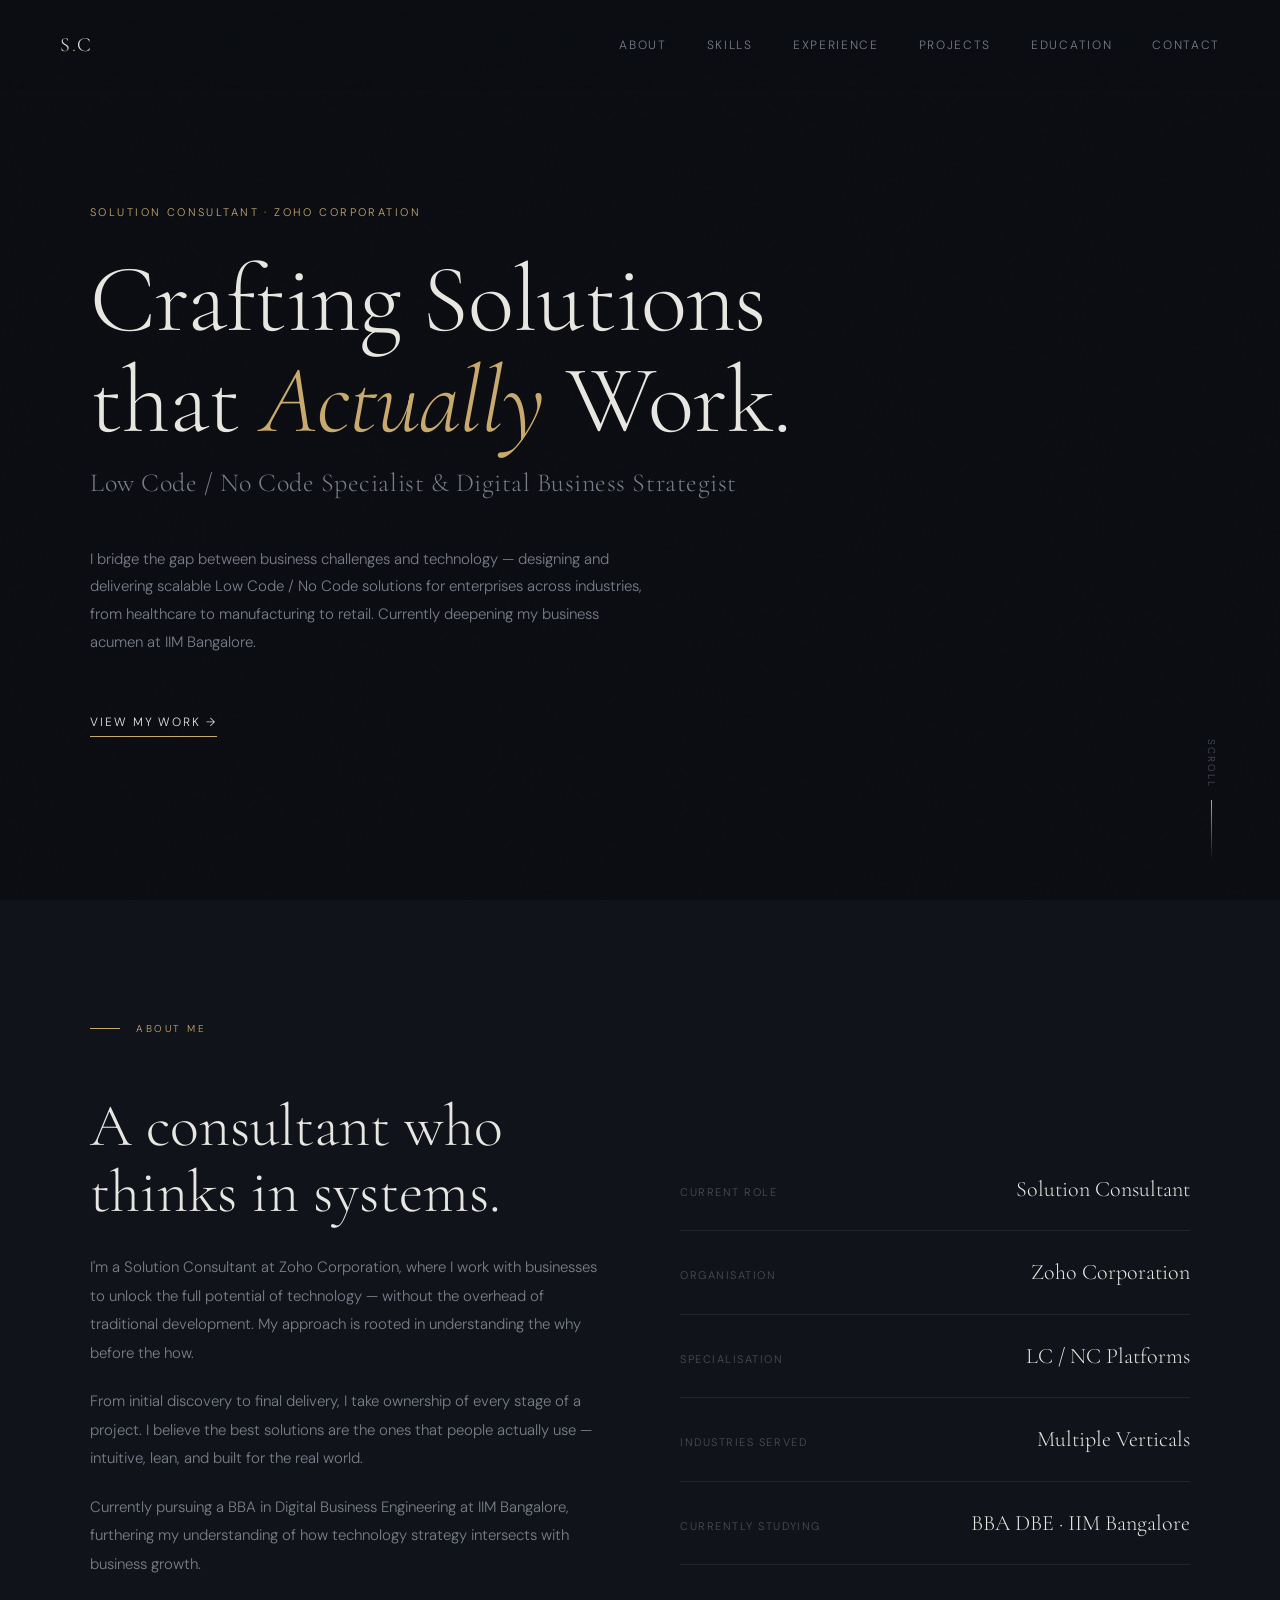
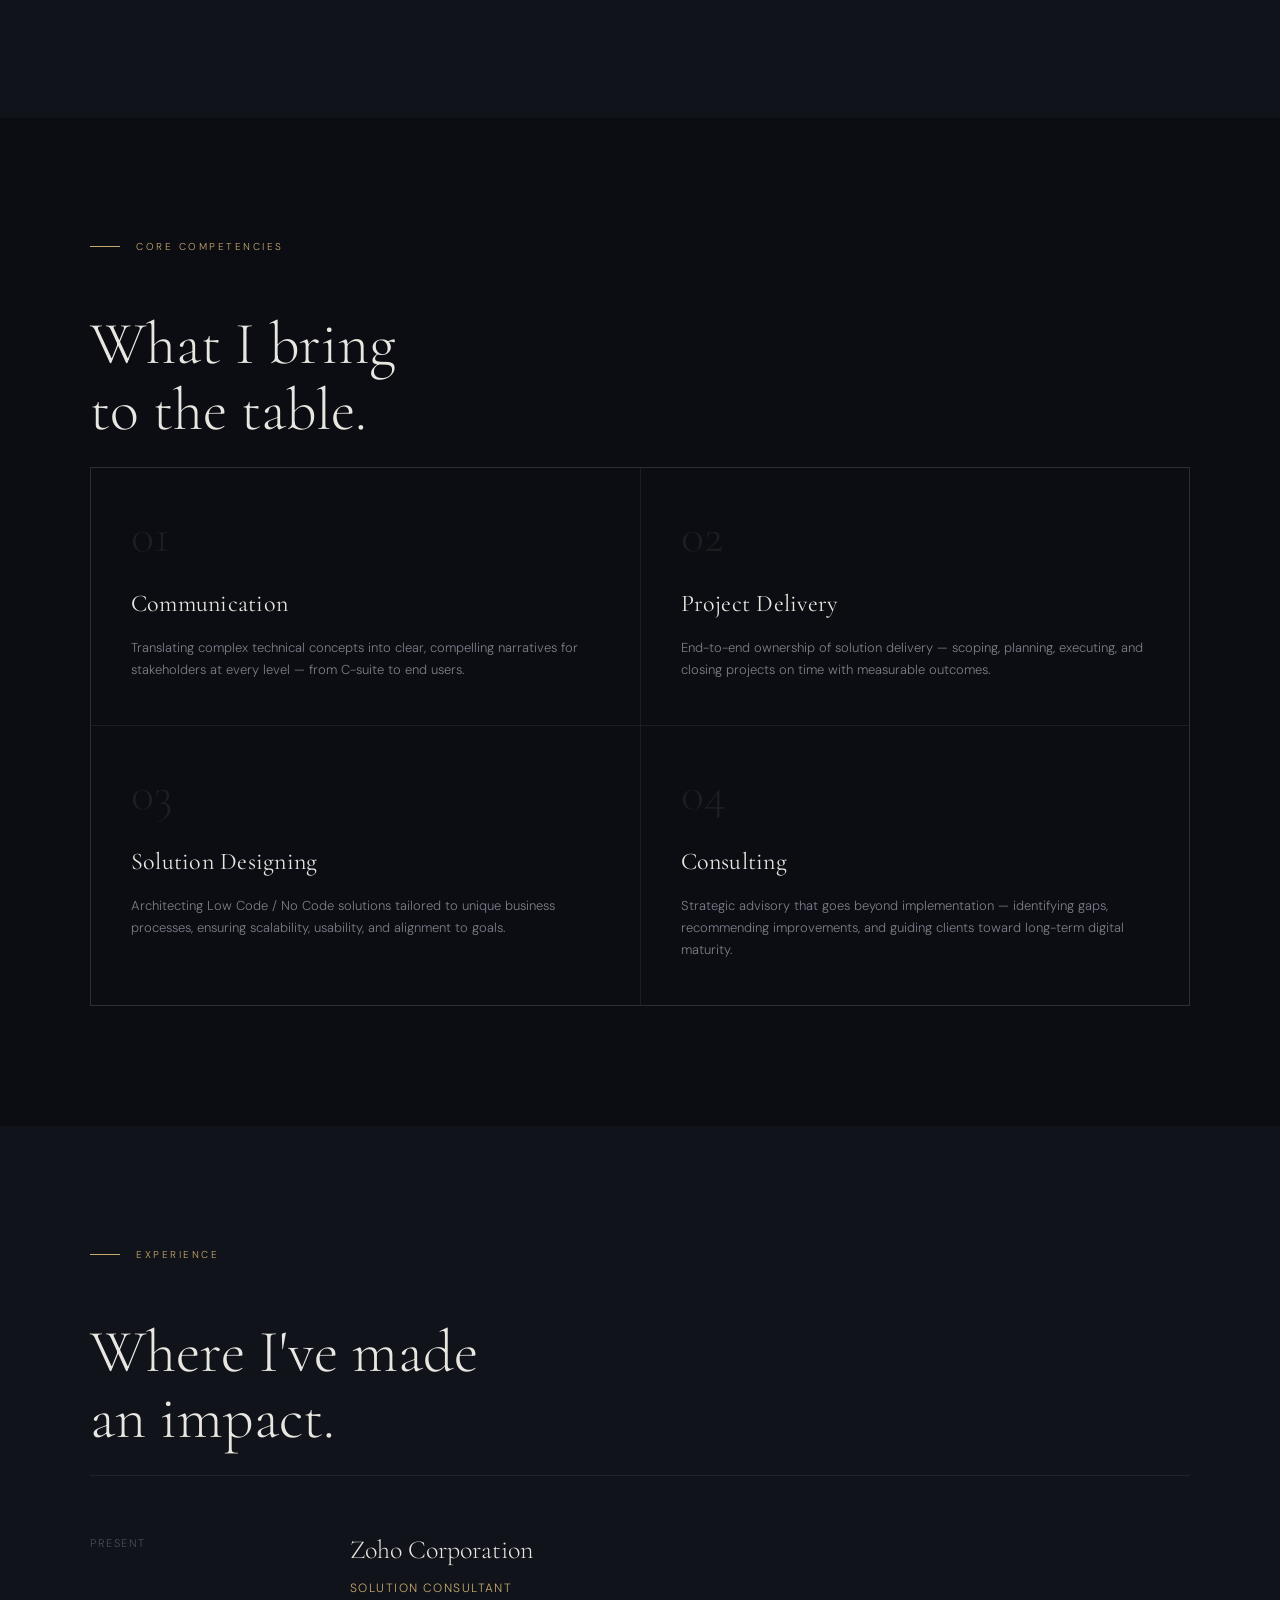
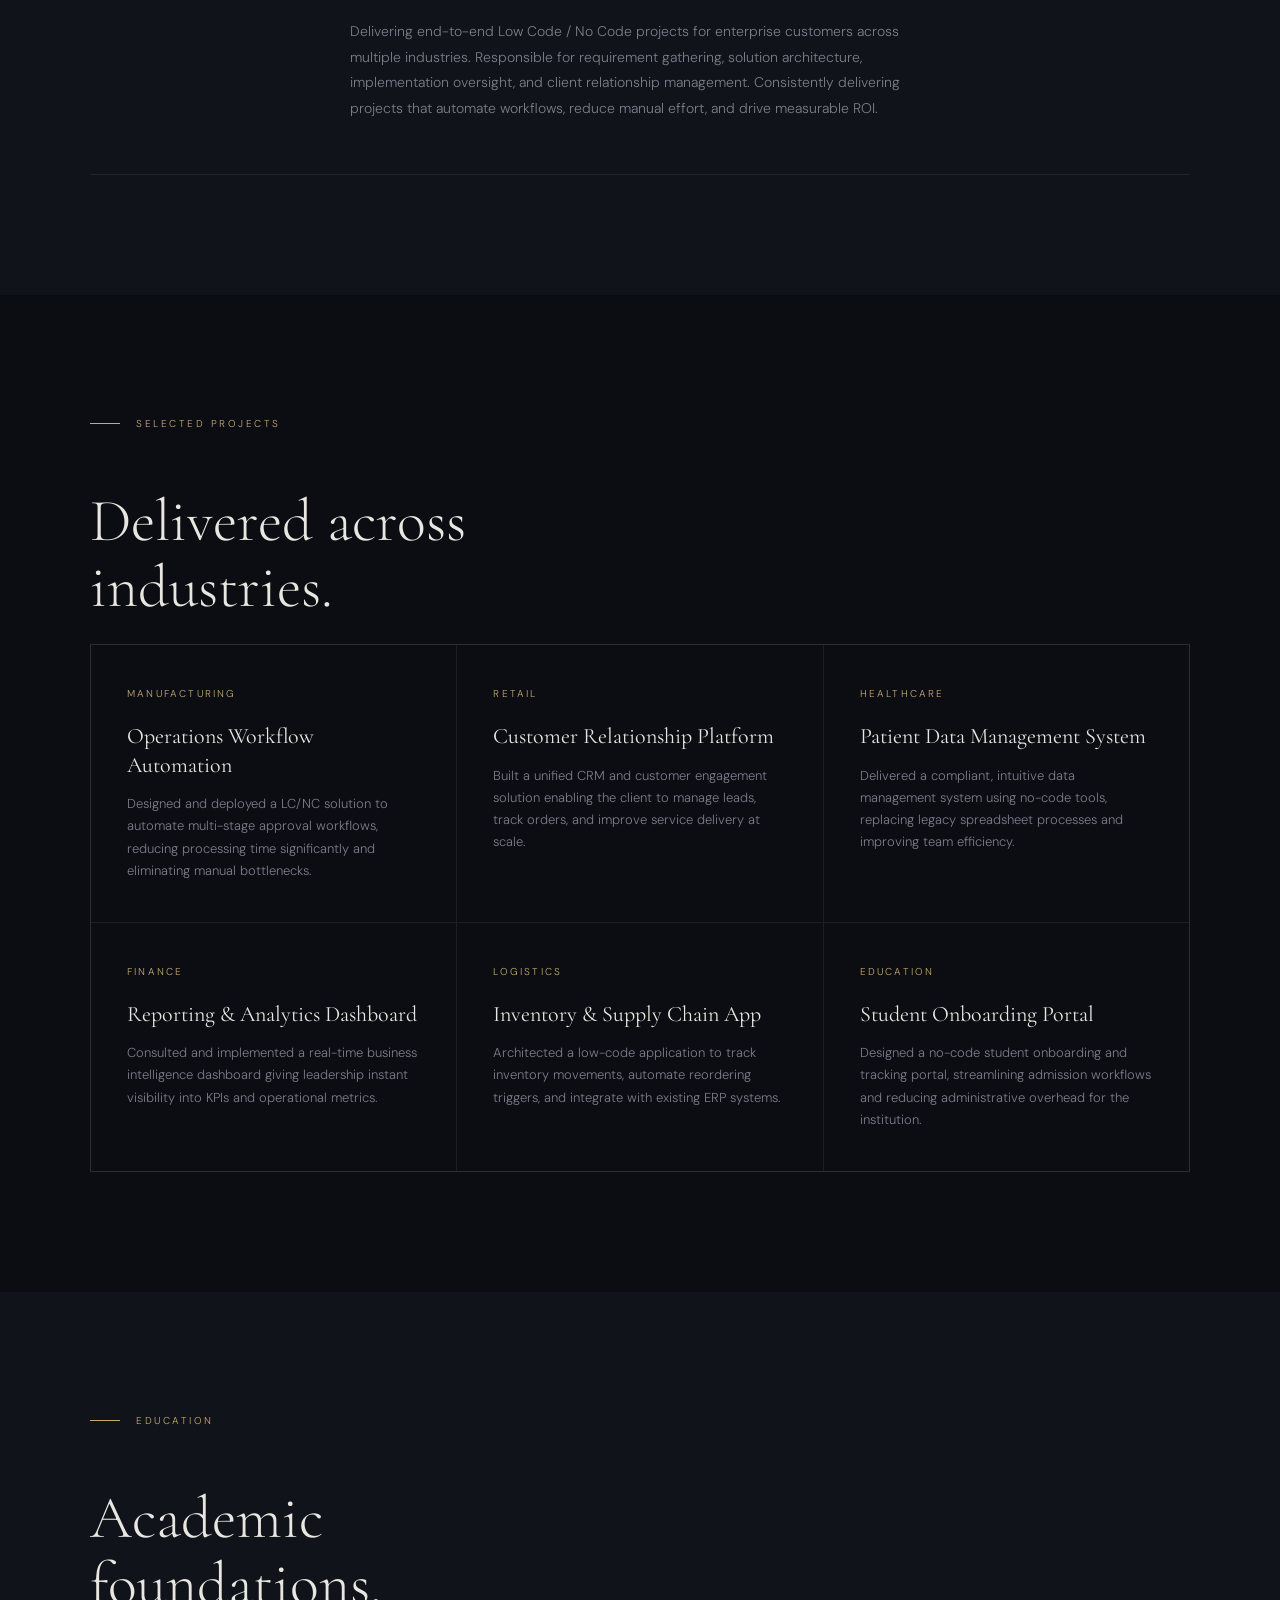
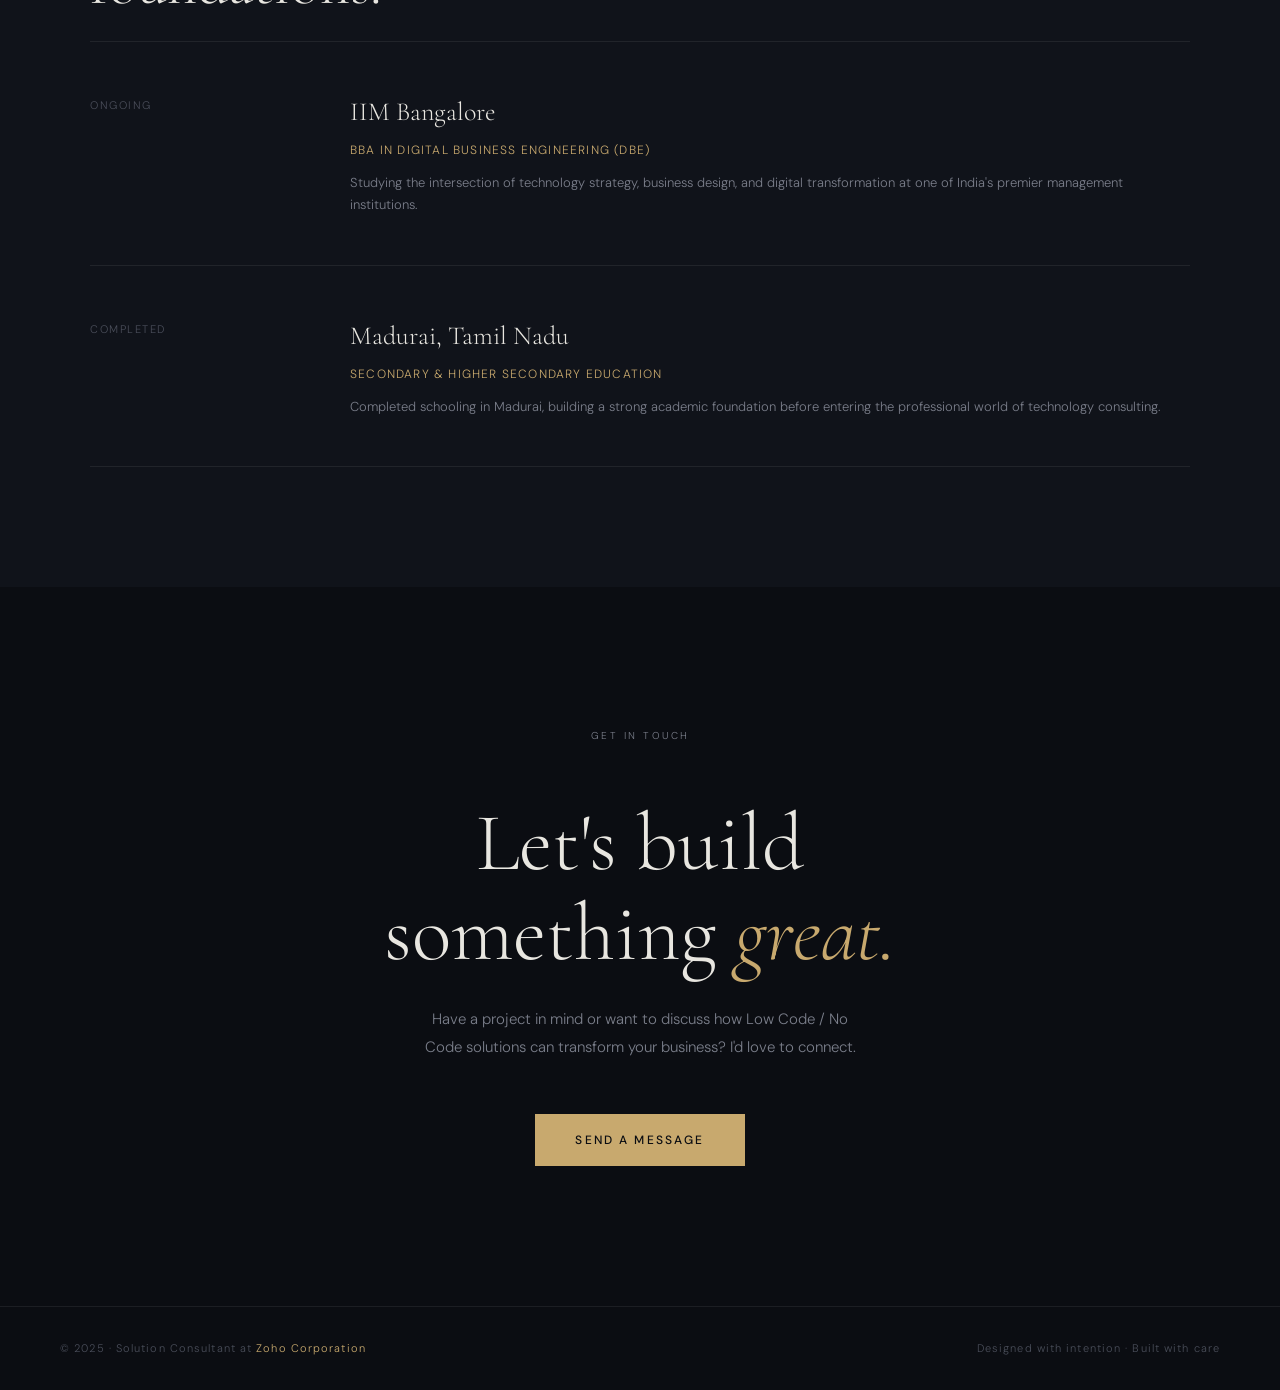
==== index.html @ da4975c3 "Add files via upload" ====
<!DOCTYPE html>
<html lang="en">
<head>
  <meta charset="UTF-8" />
  <meta name="viewport" content="width=device-width, initial-scale=1.0"/>
  <title>Portfolio — Solution Consultant</title>
  <link href="https://fonts.googleapis.com/css2?family=Cormorant+Garamond:ital,wght@0,300;0,400;0,600;1,300;1,400&family=DM+Sans:wght@300;400;500&display=swap" rel="stylesheet"/>
  <link rel="stylesheet" href="style.css"/>
</head>
<body>

  <!-- NAV -->
  <nav>
    <a href="#hero" class="nav-logo">S<span>.</span>C</a>
    <ul class="nav-links">
      <li><a href="#about">About</a></li>
      <li><a href="#skills">Skills</a></li>
      <li><a href="#experience">Experience</a></li>
      <li><a href="#projects">Projects</a></li>
      <li><a href="#education">Education</a></li>
      <li><a href="#contact">Contact</a></li>
    </ul>
  </nav>

  <!-- HERO -->
  <section id="hero">
    <div class="hero-inner">
      <p class="hero-label">Solution Consultant · Zoho Corporation</p>
      <h1 class="hero-name">Crafting Solutions<br>that <em>Actually</em> Work.</h1>
      <p class="hero-title">Low Code / No Code Specialist &amp; Digital Business Strategist</p>
      <p class="hero-about">
        I bridge the gap between business challenges and technology — designing and delivering
        scalable Low Code / No Code solutions for enterprises across industries, from healthcare
        to manufacturing to retail. Currently deepening my business acumen at IIM Bangalore.
      </p>
      <a href="#projects" class="hero-cta">View My Work →</a>
    </div>
    <p class="hero-scroll">Scroll</p>
  </section>

  <!-- ABOUT -->
  <section id="about">
    <div class="section-inner">
      <p class="section-tag reveal">About Me</p>
      <div class="about-grid">
        <div class="about-left reveal">
          <h2 class="section-heading">A consultant who thinks in systems.</h2>
          <p class="about-text">
            I'm a Solution Consultant at Zoho Corporation, where I work with businesses to unlock
            the full potential of technology — without the overhead of traditional development.
            My approach is rooted in understanding the why before the how.
          </p>
          <p class="about-text">
            From initial discovery to final delivery, I take ownership of every stage of a project.
            I believe the best solutions are the ones that people actually use — intuitive, lean,
            and built for the real world.
          </p>
          <p class="about-text">
            Currently pursuing a BBA in Digital Business Engineering at IIM Bangalore, furthering
            my understanding of how technology strategy intersects with business growth.
          </p>
        </div>
        <div class="about-stats reveal">
          <div class="stat-item">
            <span class="stat-label">Current Role</span>
            <span class="stat-value">Solution Consultant</span>
          </div>
          <div class="stat-item">
            <span class="stat-label">Organisation</span>
            <span class="stat-value">Zoho Corporation</span>
          </div>
          <div class="stat-item">
            <span class="stat-label">Specialisation</span>
            <span class="stat-value">LC / NC Platforms</span>
          </div>
          <div class="stat-item">
            <span class="stat-label">Industries Served</span>
            <span class="stat-value">Multiple Verticals</span>
          </div>
          <div class="stat-item">
            <span class="stat-label">Currently Studying</span>
            <span class="stat-value">BBA DBE · IIM Bangalore</span>
          </div>
        </div>
      </div>
    </div>
  </section>

  <!-- SKILLS -->
  <section id="skills">
    <div class="section-inner">
      <p class="section-tag reveal">Core Competencies</p>
      <h2 class="section-heading reveal">What I bring<br>to the table.</h2>
      <div class="skills-grid reveal">
        <div class="skill-card">
          <div class="skill-number">01</div>
          <div class="skill-name">Communication</div>
          <p class="skill-desc">Translating complex technical concepts into clear, compelling narratives for stakeholders at every level — from C-suite to end users.</p>
        </div>
        <div class="skill-card">
          <div class="skill-number">02</div>
          <div class="skill-name">Project Delivery</div>
          <p class="skill-desc">End-to-end ownership of solution delivery — scoping, planning, executing, and closing projects on time with measurable outcomes.</p>
        </div>
        <div class="skill-card">
          <div class="skill-number">03</div>
          <div class="skill-name">Solution Designing</div>
          <p class="skill-desc">Architecting Low Code / No Code solutions tailored to unique business processes, ensuring scalability, usability, and alignment to goals.</p>
        </div>
        <div class="skill-card">
          <div class="skill-number">04</div>
          <div class="skill-name">Consulting</div>
          <p class="skill-desc">Strategic advisory that goes beyond implementation — identifying gaps, recommending improvements, and guiding clients toward long-term digital maturity.</p>
        </div>
      </div>
    </div>
  </section>

  <!-- EXPERIENCE -->
  <section id="experience">
    <div class="section-inner">
      <p class="section-tag reveal">Experience</p>
      <h2 class="section-heading reveal">Where I've made<br>an impact.</h2>
      <div class="exp-item reveal">
        <div class="exp-period">Present</div>
        <div>
          <div class="exp-company">Zoho Corporation</div>
          <div class="exp-role">Solution Consultant</div>
          <p class="exp-desc">
            Delivering end-to-end Low Code / No Code projects for enterprise customers across
            multiple industries. Responsible for requirement gathering, solution architecture,
            implementation oversight, and client relationship management. Consistently delivering
            projects that automate workflows, reduce manual effort, and drive measurable ROI.
          </p>
        </div>
      </div>
    </div>
  </section>

  <!-- PROJECTS -->
  <section id="projects">
    <div class="section-inner">
      <p class="section-tag reveal">Selected Projects</p>
      <h2 class="section-heading reveal">Delivered across<br>industries.</h2>
      <div class="projects-grid reveal">
        <div class="project-card">
          <div class="project-industry">Manufacturing</div>
          <div class="project-title">Operations Workflow Automation</div>
          <p class="project-desc">Designed and deployed a LC/NC solution to automate multi-stage approval workflows, reducing processing time significantly and eliminating manual bottlenecks.</p>
        </div>
        <div class="project-card">
          <div class="project-industry">Retail</div>
          <div class="project-title">Customer Relationship Platform</div>
          <p class="project-desc">Built a unified CRM and customer engagement solution enabling the client to manage leads, track orders, and improve service delivery at scale.</p>
        </div>
        <div class="project-card">
          <div class="project-industry">Healthcare</div>
          <div class="project-title">Patient Data Management System</div>
          <p class="project-desc">Delivered a compliant, intuitive data management system using no-code tools, replacing legacy spreadsheet processes and improving team efficiency.</p>
        </div>
        <div class="project-card">
          <div class="project-industry">Finance</div>
          <div class="project-title">Reporting &amp; Analytics Dashboard</div>
          <p class="project-desc">Consulted and implemented a real-time business intelligence dashboard giving leadership instant visibility into KPIs and operational metrics.</p>
        </div>
        <div class="project-card">
          <div class="project-industry">Logistics</div>
          <div class="project-title">Inventory &amp; Supply Chain App</div>
          <p class="project-desc">Architected a low-code application to track inventory movements, automate reordering triggers, and integrate with existing ERP systems.</p>
        </div>
        <div class="project-card">
          <div class="project-industry">Education</div>
          <div class="project-title">Student Onboarding Portal</div>
          <p class="project-desc">Designed a no-code student onboarding and tracking portal, streamlining admission workflows and reducing administrative overhead for the institution.</p>
        </div>
      </div>
    </div>
  </section>

  <!-- EDUCATION -->
  <section id="education">
    <div class="section-inner">
      <p class="section-tag reveal">Education</p>
      <h2 class="section-heading reveal">Academic<br>foundations.</h2>
      <div class="edu-list">
        <div class="edu-item reveal">
          <div class="edu-year">Ongoing</div>
          <div>
            <div class="edu-institution">IIM Bangalore</div>
            <div class="edu-degree">BBA in Digital Business Engineering (DBE)</div>
            <p class="edu-detail">Studying the intersection of technology strategy, business design, and digital transformation at one of India's premier management institutions.</p>
          </div>
        </div>
        <div class="edu-item reveal">
          <div class="edu-year">Completed</div>
          <div>
            <div class="edu-institution">Madurai, Tamil Nadu</div>
            <div class="edu-degree">Secondary &amp; Higher Secondary Education</div>
            <p class="edu-detail">Completed schooling in Madurai, building a strong academic foundation before entering the professional world of technology consulting.</p>
          </div>
        </div>
      </div>
    </div>
  </section>

  <!-- CONTACT -->
  <section id="contact">
    <div class="section-inner">
      <p class="section-tag reveal">Get In Touch</p>
      <h2 class="section-heading reveal">Let's build<br>something <em style="font-style:italic;color:var(--accent)">great.</em></h2>
      <p class="reveal">Have a project in mind or want to discuss how Low Code / No Code solutions can transform your business? I'd love to connect.</p>
      <a href="mailto:hello@example.com" class="contact-link reveal">Send a Message</a>
    </div>
  </section>

  <!-- FOOTER -->
  <footer>
    <p>© 2025 · Solution Consultant at <span>Zoho Corporation</span></p>
    <p>Designed with intention · Built with care</p>
  </footer>

  <script>
    // Scroll reveal
    const reveals = document.querySelectorAll('.reveal');
    const observer = new IntersectionObserver((entries) => {
      entries.forEach((entry) => {
        if (entry.isIntersecting) {
          setTimeout(() => {
            entry.target.classList.add('visible');
          }, 100);
          observer.unobserve(entry.target);
        }
      });
    }, { threshold: 0.1 });

    reveals.forEach(el => observer.observe(el));

    // Stagger children in grids
    document.querySelectorAll('.skills-grid, .projects-grid').forEach(grid => {
      const children = grid.querySelectorAll('.skill-card, .project-card');
      children.forEach((child, i) => {
        child.style.transitionDelay = `${i * 80}ms`;
      });
    });
  </script>

</body>
</html>
---- style.css ----
/* ── RESET ── */
*, *::before, *::after { margin: 0; padding: 0; box-sizing: border-box; }

/* ── VARIABLES ── */
:root {
  --bg: #0b0d12;
  --bg2: #10131a;
  --surface: #161b26;
  --border: rgba(255,255,255,0.07);
  --accent: #c8a96e;
  --accent-soft: rgba(200,169,110,0.12);
  --text: #e8e6e0;
  --text-muted: #7a7e8a;
  --text-dim: #4a4e5a;
}

html { scroll-behavior: smooth; }

body {
  background: var(--bg);
  color: var(--text);
  font-family: 'DM Sans', sans-serif;
  font-weight: 300;
  font-size: 15px;
  line-height: 1.7;
  overflow-x: hidden;
}

/* ── NOISE TEXTURE ── */
body::before {
  content: '';
  position: fixed;
  inset: 0;
  background-image: url("data:image/svg+xml,%3Csvg viewBox='0 0 256 256' xmlns='http://www.w3.org/2000/svg'%3E%3Cfilter id='noise'%3E%3CfeTurbulence type='fractalNoise' baseFrequency='0.9' numOctaves='4' stitchTiles='stitch'/%3E%3C/filter%3E%3Crect width='100%25' height='100%25' filter='url(%23noise)' opacity='0.03'/%3E%3C/svg%3E");
  pointer-events: none;
  z-index: 0;
  opacity: 0.4;
}

/* ── NAV ── */
nav {
  position: fixed;
  top: 0; left: 0; right: 0;
  z-index: 100;
  display: flex;
  justify-content: space-between;
  align-items: center;
  padding: 28px 60px;
  background: linear-gradient(to bottom, rgba(11,13,18,0.95), transparent);
  backdrop-filter: blur(2px);
}

.nav-logo {
  font-family: 'Cormorant Garamond', serif;
  font-size: 20px;
  font-weight: 300;
  letter-spacing: 0.08em;
  color: var(--text);
  text-decoration: none;
}

.nav-logo span { color: var(--accent); }

.nav-links {
  display: flex;
  gap: 40px;
  list-style: none;
}

.nav-links a {
  color: var(--text-muted);
  text-decoration: none;
  font-size: 12px;
  letter-spacing: 0.14em;
  text-transform: uppercase;
  transition: color 0.3s;
}

.nav-links a:hover { color: var(--accent); }

/* ── HERO ── */
#hero {
  min-height: 100vh;
  display: flex;
  align-items: center;
  padding: 120px 60px 80px;
  position: relative;
}

.hero-inner {
  max-width: 1100px;
  margin: 0 auto;
  width: 100%;
}

.hero-label {
  font-size: 11px;
  letter-spacing: 0.22em;
  text-transform: uppercase;
  color: var(--accent);
  margin-bottom: 28px;
  opacity: 0;
  animation: fadeUp 0.8s ease 0.2s forwards;
}

.hero-name {
  font-family: 'Cormorant Garamond', serif;
  font-size: clamp(52px, 8vw, 96px);
  font-weight: 300;
  line-height: 1.05;
  letter-spacing: -0.01em;
  margin-bottom: 10px;
  opacity: 0;
  animation: fadeUp 0.9s ease 0.35s forwards;
}

.hero-name em {
  font-style: italic;
  color: var(--accent);
}

.hero-title {
  font-family: 'Cormorant Garamond', serif;
  font-size: clamp(18px, 2.5vw, 26px);
  font-weight: 300;
  color: var(--text-muted);
  margin-bottom: 40px;
  letter-spacing: 0.02em;
  opacity: 0;
  animation: fadeUp 0.9s ease 0.5s forwards;
}

.hero-about {
  max-width: 560px;
  font-size: 15px;
  color: var(--text-muted);
  line-height: 1.85;
  margin-bottom: 52px;
  opacity: 0;
  animation: fadeUp 0.9s ease 0.65s forwards;
}

.hero-cta {
  display: inline-flex;
  align-items: center;
  gap: 12px;
  color: var(--text);
  text-decoration: none;
  font-size: 12px;
  letter-spacing: 0.16em;
  text-transform: uppercase;
  border-bottom: 1px solid var(--accent);
  padding-bottom: 4px;
  transition: color 0.3s, gap 0.3s;
  opacity: 0;
  animation: fadeUp 0.9s ease 0.8s forwards;
}

.hero-cta:hover { color: var(--accent); gap: 18px; }

.hero-scroll {
  position: absolute;
  bottom: 40px;
  right: 60px;
  writing-mode: vertical-rl;
  font-size: 10px;
  letter-spacing: 0.2em;
  text-transform: uppercase;
  color: var(--text-dim);
  display: flex;
  align-items: center;
  gap: 12px;
  opacity: 0;
  animation: fadeIn 1s ease 1.2s forwards;
}

.hero-scroll::after {
  content: '';
  display: block;
  width: 1px;
  height: 60px;
  background: linear-gradient(to bottom, var(--accent), transparent);
}

/* ── SECTIONS ── */
section {
  padding: 120px 60px;
  position: relative;
}

.section-inner {
  max-width: 1100px;
  margin: 0 auto;
}

.section-tag {
  font-size: 10px;
  letter-spacing: 0.25em;
  text-transform: uppercase;
  color: var(--accent);
  margin-bottom: 56px;
  display: flex;
  align-items: center;
  gap: 16px;
}

.section-tag::before {
  content: '';
  width: 30px;
  height: 1px;
  background: var(--accent);
}

.section-heading {
  font-family: 'Cormorant Garamond', serif;
  font-size: clamp(36px, 5vw, 60px);
  font-weight: 300;
  line-height: 1.1;
  margin-bottom: 24px;
}

/* ── ABOUT ── */
#about { background: var(--bg2); }

.about-grid {
  display: grid;
  grid-template-columns: 1fr 1fr;
  gap: 80px;
  align-items: start;
}

.about-left .section-heading { margin-bottom: 28px; }

.about-text {
  color: var(--text-muted);
  line-height: 1.9;
  margin-bottom: 20px;
  font-size: 15px;
}

.about-stats {
  display: flex;
  flex-direction: column;
  gap: 1px;
  margin-top: 56px;
}

.stat-item {
  display: flex;
  justify-content: space-between;
  align-items: baseline;
  padding: 22px 0;
  border-bottom: 1px solid var(--border);
}

.stat-label {
  font-size: 11px;
  letter-spacing: 0.14em;
  text-transform: uppercase;
  color: var(--text-dim);
}

.stat-value {
  font-family: 'Cormorant Garamond', serif;
  font-size: 22px;
  font-weight: 300;
  color: var(--text);
}

/* ── SKILLS ── */
#skills { background: var(--bg); }

.skills-grid {
  display: grid;
  grid-template-columns: repeat(2, 1fr);
  gap: 1px;
  background: var(--border);
  border: 1px solid var(--border);
  margin-top: 16px;
}

.skill-card {
  background: var(--bg);
  padding: 44px 40px;
  transition: background 0.4s;
  position: relative;
  overflow: hidden;
}

.skill-card::before {
  content: '';
  position: absolute;
  top: 0; left: 0;
  width: 2px;
  height: 0;
  background: var(--accent);
  transition: height 0.4s ease;
}

.skill-card:hover { background: var(--surface); }
.skill-card:hover::before { height: 100%; }

.skill-number {
  font-family: 'Cormorant Garamond', serif;
  font-size: 48px;
  font-weight: 300;
  color: var(--border);
  line-height: 1;
  margin-bottom: 24px;
  transition: color 0.4s;
}

.skill-card:hover .skill-number { color: var(--accent-soft); }

.skill-name {
  font-family: 'Cormorant Garamond', serif;
  font-size: 24px;
  font-weight: 400;
  margin-bottom: 12px;
  letter-spacing: 0.01em;
}

.skill-desc {
  font-size: 13px;
  color: var(--text-muted);
  line-height: 1.7;
}

/* ── EXPERIENCE ── */
#experience { background: var(--bg2); }

.exp-item {
  display: grid;
  grid-template-columns: 200px 1fr;
  gap: 60px;
  padding: 52px 0;
  border-bottom: 1px solid var(--border);
}

.exp-item:first-of-type { border-top: 1px solid var(--border); }

.exp-period {
  font-size: 11px;
  letter-spacing: 0.14em;
  text-transform: uppercase;
  color: var(--text-dim);
  padding-top: 6px;
}

.exp-company {
  font-family: 'Cormorant Garamond', serif;
  font-size: 26px;
  font-weight: 300;
  margin-bottom: 6px;
}

.exp-role {
  font-size: 12px;
  letter-spacing: 0.12em;
  text-transform: uppercase;
  color: var(--accent);
  margin-bottom: 20px;
}

.exp-desc {
  font-size: 14px;
  color: var(--text-muted);
  line-height: 1.85;
  max-width: 560px;
}

/* ── PROJECTS ── */
#projects { background: var(--bg); }

.projects-grid {
  display: grid;
  grid-template-columns: repeat(3, 1fr);
  gap: 1px;
  background: var(--border);
  border: 1px solid var(--border);
  margin-top: 16px;
}

.project-card {
  background: var(--bg);
  padding: 40px 36px;
  transition: background 0.35s;
  cursor: default;
}

.project-card:hover { background: var(--surface); }

.project-industry {
  font-size: 10px;
  letter-spacing: 0.22em;
  text-transform: uppercase;
  color: var(--accent);
  margin-bottom: 20px;
}

.project-title {
  font-family: 'Cormorant Garamond', serif;
  font-size: 22px;
  font-weight: 400;
  margin-bottom: 14px;
  line-height: 1.3;
}

.project-desc {
  font-size: 13px;
  color: var(--text-muted);
  line-height: 1.7;
}

/* ── EDUCATION ── */
#education { background: var(--bg2); }

.edu-list { margin-top: 8px; }

.edu-item {
  display: grid;
  grid-template-columns: 200px 1fr;
  gap: 60px;
  padding: 48px 0;
  border-bottom: 1px solid var(--border);
}

.edu-item:first-of-type { border-top: 1px solid var(--border); }

.edu-year {
  font-size: 11px;
  letter-spacing: 0.14em;
  text-transform: uppercase;
  color: var(--text-dim);
  padding-top: 6px;
}

.edu-institution {
  font-family: 'Cormorant Garamond', serif;
  font-size: 26px;
  font-weight: 300;
  margin-bottom: 6px;
}

.edu-degree {
  font-size: 12px;
  letter-spacing: 0.1em;
  text-transform: uppercase;
  color: var(--accent);
  margin-bottom: 12px;
}

.edu-detail {
  font-size: 13px;
  color: var(--text-muted);
}

/* ── CONTACT ── */
#contact {
  background: var(--bg);
  text-align: center;
  padding: 140px 60px;
}

#contact .section-tag { justify-content: center; }
#contact .section-tag::before { display: none; }

#contact .section-heading {
  font-size: clamp(44px, 7vw, 82px);
  margin-bottom: 28px;
}

#contact p {
  color: var(--text-muted);
  max-width: 440px;
  margin: 0 auto 52px;
  line-height: 1.85;
}

.contact-link {
  display: inline-flex;
  align-items: center;
  gap: 10px;
  background: var(--accent);
  color: var(--bg);
  text-decoration: none;
  padding: 16px 40px;
  font-size: 12px;
  letter-spacing: 0.18em;
  text-transform: uppercase;
  font-weight: 500;
  transition: background 0.3s, color 0.3s;
}

.contact-link:hover { background: var(--text); }

/* ── FOOTER ── */
footer {
  padding: 32px 60px;
  border-top: 1px solid var(--border);
  display: flex;
  justify-content: space-between;
  align-items: center;
}

footer p {
  font-size: 11px;
  letter-spacing: 0.1em;
  color: var(--text-dim);
}

footer span { color: var(--accent); }

/* ── ANIMATIONS ── */
@keyframes fadeUp {
  from { opacity: 0; transform: translateY(24px); }
  to   { opacity: 1; transform: translateY(0); }
}

@keyframes fadeIn {
  from { opacity: 0; }
  to   { opacity: 1; }
}

.reveal {
  opacity: 0;
  transform: translateY(30px);
  transition: opacity 0.8s ease, transform 0.8s ease;
}

.reveal.visible {
  opacity: 1;
  transform: translateY(0);
}

/* ── RESPONSIVE ── */
@media (max-width: 900px) {
  nav { padding: 24px 28px; }
  .nav-links { gap: 24px; }

  section, #hero { padding: 80px 28px; }
  #contact { padding: 100px 28px; }
  footer { padding: 28px; flex-direction: column; gap: 12px; text-align: center; }

  .about-grid { grid-template-columns: 1fr; gap: 48px; }
  .skills-grid { grid-template-columns: 1fr; }
  .projects-grid { grid-template-columns: 1fr; }
  .exp-item, .edu-item { grid-template-columns: 1fr; gap: 12px; }
  .hero-scroll { display: none; }
}
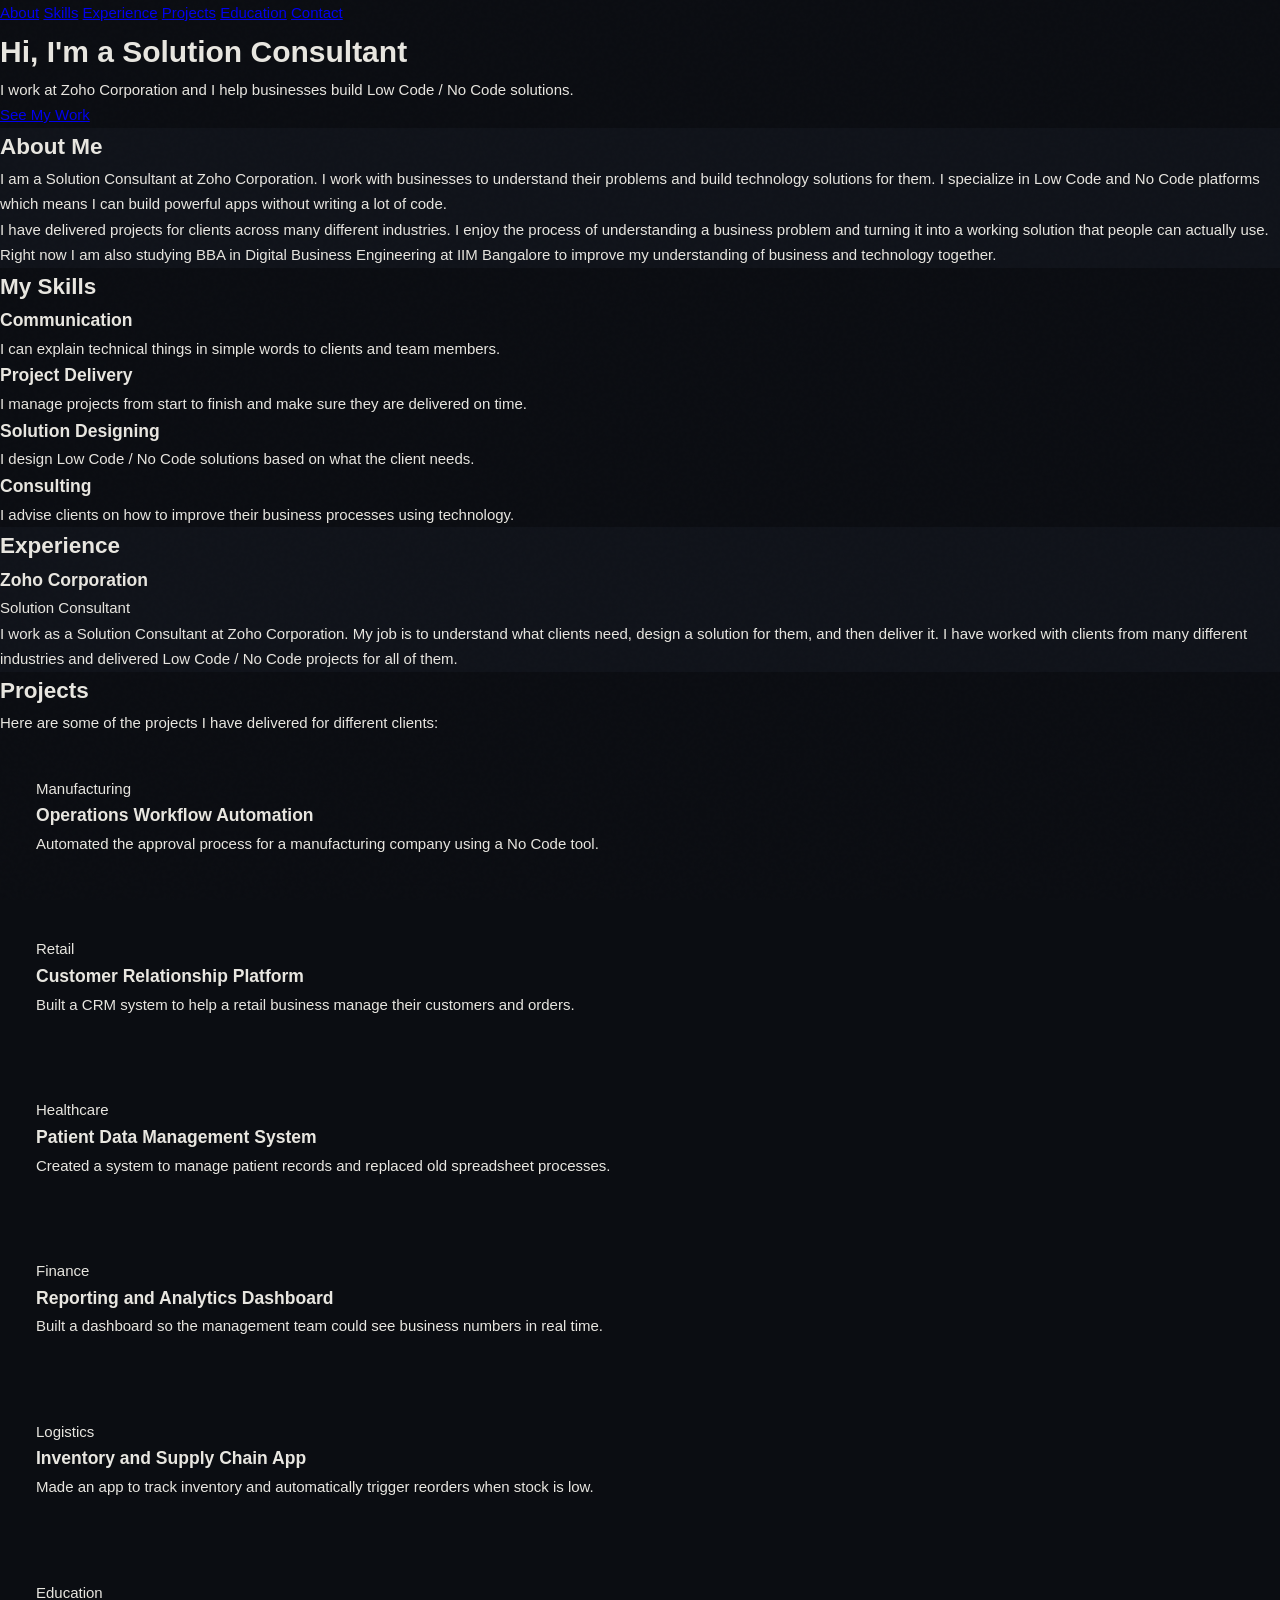
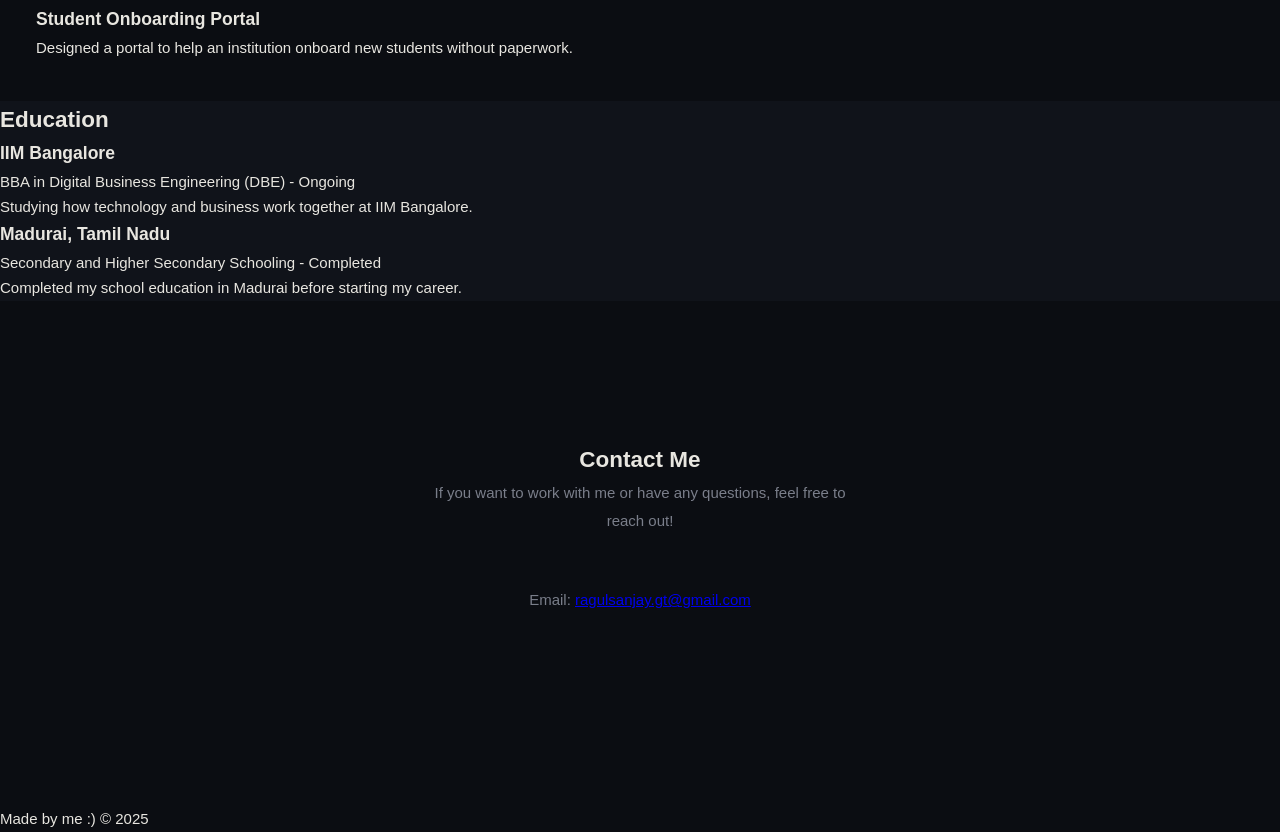
==== commit 4f524425: "changes" ====
--- a/index.html
+++ b/index.html
@@ -1,248 +1,169 @@
 <!DOCTYPE html>
 <html lang="en">
 <head>
-  <meta charset="UTF-8" />
-  <meta name="viewport" content="width=device-width, initial-scale=1.0"/>
-  <title>Portfolio — Solution Consultant</title>
-  <link href="https://fonts.googleapis.com/css2?family=Cormorant+Garamond:ital,wght@0,300;0,400;0,600;1,300;1,400&family=DM+Sans:wght@300;400;500&display=swap" rel="stylesheet"/>
-  <link rel="stylesheet" href="style.css"/>
+    <meta charset="UTF-8">
+    <meta name="viewport" content="width=device-width, initial-scale=1.0">
+    <title>My Portfolio</title>
+    <link rel="stylesheet" href="style.css">
 </head>
 <body>
 
-  <!-- NAV -->
-  <nav>
-    <a href="#hero" class="nav-logo">S<span>.</span>C</a>
-    <ul class="nav-links">
-      <li><a href="#about">About</a></li>
-      <li><a href="#skills">Skills</a></li>
-      <li><a href="#experience">Experience</a></li>
-      <li><a href="#projects">Projects</a></li>
-      <li><a href="#education">Education</a></li>
-      <li><a href="#contact">Contact</a></li>
-    </ul>
-  </nav>
+    <!-- navigation bar -->
+    <div class="navbar">
+        <a href="#about">About</a>
+        <a href="#skills">Skills</a>
+        <a href="#experience">Experience</a>
+        <a href="#projects">Projects</a>
+        <a href="#education">Education</a>
+        <a href="#contact">Contact</a>
+    </div>
 
-  <!-- HERO -->
-  <section id="hero">
-    <div class="hero-inner">
-      <p class="hero-label">Solution Consultant · Zoho Corporation</p>
-      <h1 class="hero-name">Crafting Solutions<br>that <em>Actually</em> Work.</h1>
-      <p class="hero-title">Low Code / No Code Specialist &amp; Digital Business Strategist</p>
-      <p class="hero-about">
-        I bridge the gap between business challenges and technology — designing and delivering
-        scalable Low Code / No Code solutions for enterprises across industries, from healthcare
-        to manufacturing to retail. Currently deepening my business acumen at IIM Bangalore.
-      </p>
-      <a href="#projects" class="hero-cta">View My Work →</a>
+    <!-- hero section -->
+    <div class="hero">
+        <h1>Hi, I'm a Solution Consultant</h1>
+        <p>I work at Zoho Corporation and I help businesses build Low Code / No Code solutions.</p>
+        <a href="#projects">See My Work</a>
     </div>
-    <p class="hero-scroll">Scroll</p>
-  </section>
 
-  <!-- ABOUT -->
-  <section id="about">
-    <div class="section-inner">
-      <p class="section-tag reveal">About Me</p>
-      <div class="about-grid">
-        <div class="about-left reveal">
-          <h2 class="section-heading">A consultant who thinks in systems.</h2>
-          <p class="about-text">
-            I'm a Solution Consultant at Zoho Corporation, where I work with businesses to unlock
-            the full potential of technology — without the overhead of traditional development.
-            My approach is rooted in understanding the why before the how.
-          </p>
-          <p class="about-text">
-            From initial discovery to final delivery, I take ownership of every stage of a project.
-            I believe the best solutions are the ones that people actually use — intuitive, lean,
-            and built for the real world.
-          </p>
-          <p class="about-text">
-            Currently pursuing a BBA in Digital Business Engineering at IIM Bangalore, furthering
-            my understanding of how technology strategy intersects with business growth.
-          </p>
+    <!-- about section -->
+    <div class="section" id="about">
+        <h2>About Me</h2>
+        <p>
+            I am a Solution Consultant at Zoho Corporation. I work with businesses to understand
+            their problems and build technology solutions for them. I specialize in Low Code and
+            No Code platforms which means I can build powerful apps without writing a lot of code.
+        </p>
+        <p>
+            I have delivered projects for clients across many different industries. I enjoy the
+            process of understanding a business problem and turning it into a working solution
+            that people can actually use.
+        </p>
+        <p>
+            Right now I am also studying BBA in Digital Business Engineering at IIM Bangalore
+            to improve my understanding of business and technology together.
+        </p>
+    </div>
+
+    <!-- skills section -->
+    <div class="section gray" id="skills">
+        <h2>My Skills</h2>
+        <div class="skills-box">
+
+            <div class="skill-item">
+                <h3>Communication</h3>
+                <p>I can explain technical things in simple words to clients and team members.</p>
+            </div>
+
+            <div class="skill-item">
+                <h3>Project Delivery</h3>
+                <p>I manage projects from start to finish and make sure they are delivered on time.</p>
+            </div>
+
+            <div class="skill-item">
+                <h3>Solution Designing</h3>
+                <p>I design Low Code / No Code solutions based on what the client needs.</p>
+            </div>
+
+            <div class="skill-item">
+                <h3>Consulting</h3>
+                <p>I advise clients on how to improve their business processes using technology.</p>
+            </div>
+
         </div>
-        <div class="about-stats reveal">
-          <div class="stat-item">
-            <span class="stat-label">Current Role</span>
-            <span class="stat-value">Solution Consultant</span>
-          </div>
-          <div class="stat-item">
-            <span class="stat-label">Organisation</span>
-            <span class="stat-value">Zoho Corporation</span>
-          </div>
-          <div class="stat-item">
-            <span class="stat-label">Specialisation</span>
-            <span class="stat-value">LC / NC Platforms</span>
-          </div>
-          <div class="stat-item">
-            <span class="stat-label">Industries Served</span>
-            <span class="stat-value">Multiple Verticals</span>
-          </div>
-          <div class="stat-item">
-            <span class="stat-label">Currently Studying</span>
-            <span class="stat-value">BBA DBE · IIM Bangalore</span>
-          </div>
+    </div>
+
+    <!-- experience section -->
+    <div class="section" id="experience">
+        <h2>Experience</h2>
+
+        <div class="exp-box">
+            <h3>Zoho Corporation</h3>
+            <p class="job-title">Solution Consultant</p>
+            <p>
+                I work as a Solution Consultant at Zoho Corporation. My job is to understand
+                what clients need, design a solution for them, and then deliver it. I have worked
+                with clients from many different industries and delivered Low Code / No Code
+                projects for all of them.
+            </p>
         </div>
-      </div>
+
     </div>
-  </section>
 
-  <!-- SKILLS -->
-  <section id="skills">
-    <div class="section-inner">
-      <p class="section-tag reveal">Core Competencies</p>
-      <h2 class="section-heading reveal">What I bring<br>to the table.</h2>
-      <div class="skills-grid reveal">
-        <div class="skill-card">
-          <div class="skill-number">01</div>
-          <div class="skill-name">Communication</div>
-          <p class="skill-desc">Translating complex technical concepts into clear, compelling narratives for stakeholders at every level — from C-suite to end users.</p>
+    <!-- projects section -->
+    <div class="section gray" id="projects">
+        <h2>Projects</h2>
+        <p>Here are some of the projects I have delivered for different clients:</p>
+
+        <div class="projects-box">
+
+            <div class="project-card">
+                <p class="industry">Manufacturing</p>
+                <h3>Operations Workflow Automation</h3>
+                <p>Automated the approval process for a manufacturing company using a No Code tool.</p>
+            </div>
+
+            <div class="project-card">
+                <p class="industry">Retail</p>
+                <h3>Customer Relationship Platform</h3>
+                <p>Built a CRM system to help a retail business manage their customers and orders.</p>
+            </div>
+
+            <div class="project-card">
+                <p class="industry">Healthcare</p>
+                <h3>Patient Data Management System</h3>
+                <p>Created a system to manage patient records and replaced old spreadsheet processes.</p>
+            </div>
+
+            <div class="project-card">
+                <p class="industry">Finance</p>
+                <h3>Reporting and Analytics Dashboard</h3>
+                <p>Built a dashboard so the management team could see business numbers in real time.</p>
+            </div>
+
+            <div class="project-card">
+                <p class="industry">Logistics</p>
+                <h3>Inventory and Supply Chain App</h3>
+                <p>Made an app to track inventory and automatically trigger reorders when stock is low.</p>
+            </div>
+
+            <div class="project-card">
+                <p class="industry">Education</p>
+                <h3>Student Onboarding Portal</h3>
+                <p>Designed a portal to help an institution onboard new students without paperwork.</p>
+            </div>
+
         </div>
-        <div class="skill-card">
-          <div class="skill-number">02</div>
-          <div class="skill-name">Project Delivery</div>
-          <p class="skill-desc">End-to-end ownership of solution delivery — scoping, planning, executing, and closing projects on time with measurable outcomes.</p>
+    </div>
+
+    <!-- education section -->
+    <div class="section" id="education">
+        <h2>Education</h2>
+
+        <div class="edu-box">
+            <h3>IIM Bangalore</h3>
+            <p class="degree">BBA in Digital Business Engineering (DBE) - Ongoing</p>
+            <p>Studying how technology and business work together at IIM Bangalore.</p>
         </div>
-        <div class="skill-card">
-          <div class="skill-number">03</div>
-          <div class="skill-name">Solution Designing</div>
-          <p class="skill-desc">Architecting Low Code / No Code solutions tailored to unique business processes, ensuring scalability, usability, and alignment to goals.</p>
+
+        <div class="edu-box">
+            <h3>Madurai, Tamil Nadu</h3>
+            <p class="degree">Secondary and Higher Secondary Schooling - Completed</p>
+            <p>Completed my school education in Madurai before starting my career.</p>
         </div>
-        <div class="skill-card">
-          <div class="skill-number">04</div>
-          <div class="skill-name">Consulting</div>
-          <p class="skill-desc">Strategic advisory that goes beyond implementation — identifying gaps, recommending improvements, and guiding clients toward long-term digital maturity.</p>
-        </div>
-      </div>
+
     </div>
-  </section>
 
-  <!-- EXPERIENCE -->
-  <section id="experience">
-    <div class="section-inner">
-      <p class="section-tag reveal">Experience</p>
-      <h2 class="section-heading reveal">Where I've made<br>an impact.</h2>
-      <div class="exp-item reveal">
-        <div class="exp-period">Present</div>
-        <div>
-          <div class="exp-company">Zoho Corporation</div>
-          <div class="exp-role">Solution Consultant</div>
-          <p class="exp-desc">
-            Delivering end-to-end Low Code / No Code projects for enterprise customers across
-            multiple industries. Responsible for requirement gathering, solution architecture,
-            implementation oversight, and client relationship management. Consistently delivering
-            projects that automate workflows, reduce manual effort, and drive measurable ROI.
-          </p>
-        </div>
-      </div>
+    <!-- contact section -->
+    <div class="section gray" id="contact">
+        <h2>Contact Me</h2>
+        <p>If you want to work with me or have any questions, feel free to reach out!</p>
+        <p>Email: <a href="mailto:ragulsanjay.gt@gmail.com">ragulsanjay.gt@gmail.com</a></p>
     </div>
-  </section>
 
-  <!-- PROJECTS -->
-  <section id="projects">
-    <div class="section-inner">
-      <p class="section-tag reveal">Selected Projects</p>
-      <h2 class="section-heading reveal">Delivered across<br>industries.</h2>
-      <div class="projects-grid reveal">
-        <div class="project-card">
-          <div class="project-industry">Manufacturing</div>
-          <div class="project-title">Operations Workflow Automation</div>
-          <p class="project-desc">Designed and deployed a LC/NC solution to automate multi-stage approval workflows, reducing processing time significantly and eliminating manual bottlenecks.</p>
-        </div>
-        <div class="project-card">
-          <div class="project-industry">Retail</div>
-          <div class="project-title">Customer Relationship Platform</div>
-          <p class="project-desc">Built a unified CRM and customer engagement solution enabling the client to manage leads, track orders, and improve service delivery at scale.</p>
-        </div>
-        <div class="project-card">
-          <div class="project-industry">Healthcare</div>
-          <div class="project-title">Patient Data Management System</div>
-          <p class="project-desc">Delivered a compliant, intuitive data management system using no-code tools, replacing legacy spreadsheet processes and improving team efficiency.</p>
-        </div>
-        <div class="project-card">
-          <div class="project-industry">Finance</div>
-          <div class="project-title">Reporting &amp; Analytics Dashboard</div>
-          <p class="project-desc">Consulted and implemented a real-time business intelligence dashboard giving leadership instant visibility into KPIs and operational metrics.</p>
-        </div>
-        <div class="project-card">
-          <div class="project-industry">Logistics</div>
-          <div class="project-title">Inventory &amp; Supply Chain App</div>
-          <p class="project-desc">Architected a low-code application to track inventory movements, automate reordering triggers, and integrate with existing ERP systems.</p>
-        </div>
-        <div class="project-card">
-          <div class="project-industry">Education</div>
-          <div class="project-title">Student Onboarding Portal</div>
-          <p class="project-desc">Designed a no-code student onboarding and tracking portal, streamlining admission workflows and reducing administrative overhead for the institution.</p>
-        </div>
-      </div>
+    <!-- footer -->
+    <div class="footer">
+        <p>Made by me :) &copy; 2025</p>
     </div>
-  </section>
-
-  <!-- EDUCATION -->
-  <section id="education">
-    <div class="section-inner">
-      <p class="section-tag reveal">Education</p>
-      <h2 class="section-heading reveal">Academic<br>foundations.</h2>
-      <div class="edu-list">
-        <div class="edu-item reveal">
-          <div class="edu-year">Ongoing</div>
-          <div>
-            <div class="edu-institution">IIM Bangalore</div>
-            <div class="edu-degree">BBA in Digital Business Engineering (DBE)</div>
-            <p class="edu-detail">Studying the intersection of technology strategy, business design, and digital transformation at one of India's premier management institutions.</p>
-          </div>
-        </div>
-        <div class="edu-item reveal">
-          <div class="edu-year">Completed</div>
-          <div>
-            <div class="edu-institution">Madurai, Tamil Nadu</div>
-            <div class="edu-degree">Secondary &amp; Higher Secondary Education</div>
-            <p class="edu-detail">Completed schooling in Madurai, building a strong academic foundation before entering the professional world of technology consulting.</p>
-          </div>
-        </div>
-      </div>
-    </div>
-  </section>
-
-  <!-- CONTACT -->
-  <section id="contact">
-    <div class="section-inner">
-      <p class="section-tag reveal">Get In Touch</p>
-      <h2 class="section-heading reveal">Let's build<br>something <em style="font-style:italic;color:var(--accent)">great.</em></h2>
-      <p class="reveal">Have a project in mind or want to discuss how Low Code / No Code solutions can transform your business? I'd love to connect.</p>
-      <a href="mailto:hello@example.com" class="contact-link reveal">Send a Message</a>
-    </div>
-  </section>
-
-  <!-- FOOTER -->
-  <footer>
-    <p>© 2025 · Solution Consultant at <span>Zoho Corporation</span></p>
-    <p>Designed with intention · Built with care</p>
-  </footer>
-
-  <script>
-    // Scroll reveal
-    const reveals = document.querySelectorAll('.reveal');
-    const observer = new IntersectionObserver((entries) => {
-      entries.forEach((entry) => {
-        if (entry.isIntersecting) {
-          setTimeout(() => {
-            entry.target.classList.add('visible');
-          }, 100);
-          observer.unobserve(entry.target);
-        }
-      });
-    }, { threshold: 0.1 });
-
-    reveals.forEach(el => observer.observe(el));
-
-    // Stagger children in grids
-    document.querySelectorAll('.skills-grid, .projects-grid').forEach(grid => {
-      const children = grid.querySelectorAll('.skill-card, .project-card');
-      children.forEach((child, i) => {
-        child.style.transitionDelay = `${i * 80}ms`;
-      });
-    });
-  </script>
 
 </body>
 </html>
